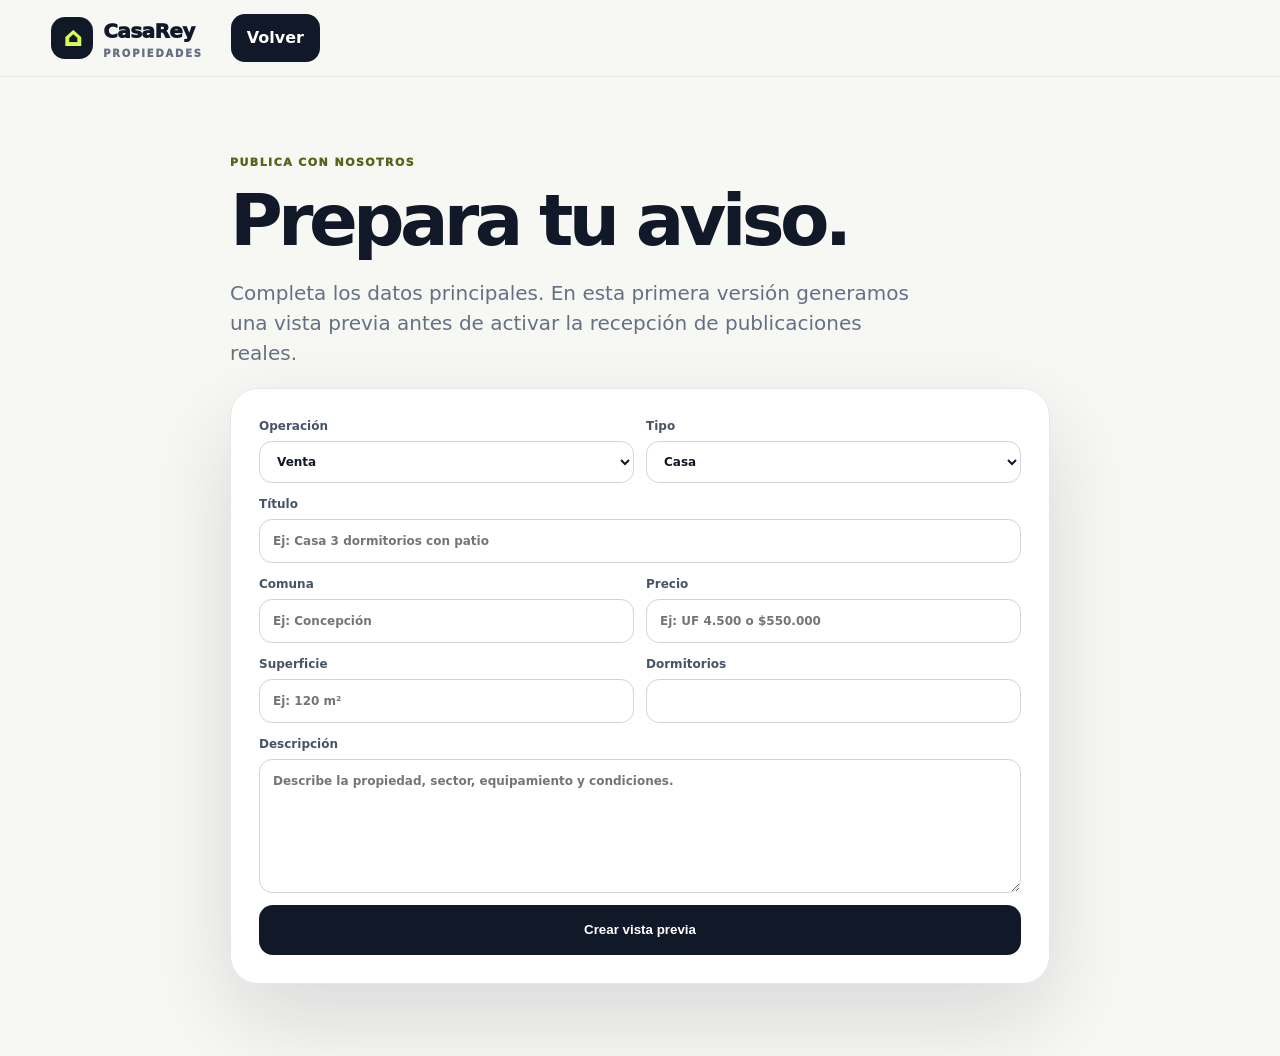
==== publicar/index.html @ 30370f48 "Initial CasaRey property marketplace MVP" ====
<!doctype html>
<html lang="es-CL"><head><meta charset="utf-8"><meta name="viewport" content="width=device-width,initial-scale=1">
<title>Publicar propiedad | CasaRey</title><meta name="description" content="Prepara tu aviso para publicar una propiedad en CasaRey.">
<link rel="canonical" href="https://propiedades.planfibra.cl/publicar/"><link rel="stylesheet" href="/assets/site.css?v=1"></head>
<body><header class="top"><div class="wrap nav"><a class="brand" href="/"><span class="mark">⌂</span><span>CasaRey<small>Propiedades</small></span></a><a class="publish" href="/">Volver</a></div></header>
<main><section class="section"><div class="wrap" style="max-width:820px"><span class="eyebrow">Publica con nosotros</span><h1 style="font-size:clamp(46px,7vw,72px)">Prepara tu aviso.</h1><p class="lead">Completa los datos principales. En esta primera versión generamos una vista previa antes de activar la recepción de publicaciones reales.</p>
<div class="heroPanel"><div class="searchGrid"><label>Operación<select id="pOp"><option>Venta</option><option>Arriendo</option></select></label><label>Tipo<select id="pType"><option>Casa</option><option>Departamento</option><option>Parcela</option><option>Terreno</option><option>Comercial</option></select></label><label class="wide">Título<input id="pTitle" placeholder="Ej: Casa 3 dormitorios con patio"></label><label>Comuna<input id="pCommune" placeholder="Ej: Concepción"></label><label>Precio<input id="pPrice" placeholder="Ej: UF 4.500 o $550.000"></label><label>Superficie<input id="pArea" placeholder="Ej: 120 m²"></label><label>Dormitorios<input id="pBeds" inputmode="numeric"></label><label class="wide">Descripción<textarea id="pDesc" rows="6" placeholder="Describe la propiedad, sector, equipamiento y condiciones."></textarea></label><button class="primary wide" id="previewBtn">Crear vista previa</button></div></div>
<div id="previewBox" style="display:none;margin-top:18px" class="heroPanel"></div></div></section></main>
<script>document.querySelector('#previewBtn').onclick=()=>{const g=id=>document.querySelector(id).value||'—';const box=document.querySelector('#previewBox');box.style.display='block';box.innerHTML='<span class="eyebrow">Vista previa</span><h2>'+g('#pTitle')+'</h2><p>'+g('#pOp')+' · '+g('#pType')+' · '+g('#pCommune')+'</p><div class="price">'+g('#pPrice')+'</div><p>'+g('#pArea')+' · '+g('#pBeds')+' dormitorios</p><p>'+g('#pDesc')+'</p><p><b>Estado:</b> borrador local, aún no publicado.</p>';};</script></body></html>
---- assets/site.css ----
:root{--ink:#111827;--muted:#667085;--bg:#f7f7f4;--panel:#fff;--line:#e5e7eb;--accent:#d7ff57;--radius:22px}*{box-sizing:border-box}html{scroll-behavior:smooth}body{margin:0;background:var(--bg);color:var(--ink);font-family:Inter,ui-sans-serif,system-ui,-apple-system,Segoe UI,Roboto,Arial,sans-serif;line-height:1.5}.wrap{width:min(1180px,92%);margin:auto}a{color:inherit}.top{position:sticky;top:0;z-index:30;background:rgba(247,247,244,.94);backdrop-filter:blur(16px);border-bottom:1px solid var(--line)}.nav{height:76px;display:flex;align-items:center;gap:28px}.brand{display:flex;align-items:center;gap:10px;text-decoration:none;font-weight:950;font-size:20px;letter-spacing:-.03em}.brand small{display:block;font-size:10px;letter-spacing:.18em;text-transform:uppercase;color:var(--muted)}.mark{display:grid;place-items:center;width:42px;height:42px;border-radius:14px;background:var(--ink);color:var(--accent);font-size:25px}.nav nav{display:flex;align-items:center;gap:22px;margin-left:auto}.nav nav a{font-size:14px;font-weight:750;text-decoration:none;color:#475467}.publish,.primary,.whiteBtn{display:inline-flex;align-items:center;justify-content:center;border:0;border-radius:14px;font-weight:900;text-decoration:none;cursor:pointer}.publish{padding:12px 16px;background:var(--ink);color:#fff}.hero{padding:74px 0 48px;background:linear-gradient(135deg,#f7f7f4 55%,#eef5d0)}.heroGrid{display:grid;grid-template-columns:1.1fr .9fr;gap:50px;align-items:center}.eyebrow{display:inline-block;font-size:11px;font-weight:950;letter-spacing:.13em;text-transform:uppercase;color:#56651a}.eyebrow.light{color:var(--accent)}h1{font-size:clamp(52px,7vw,90px);line-height:.91;letter-spacing:-.065em;margin:15px 0 24px;max-width:760px}h1 em{font-style:normal;text-decoration:underline;text-decoration-color:var(--accent);text-decoration-thickness:.16em;text-underline-offset:.06em}.lead{font-size:20px;color:var(--muted);max-width:700px}.trust{display:flex;gap:16px;flex-wrap:wrap;margin-top:26px;font-size:13px;font-weight:800}.heroPanel{padding:28px;background:#fff;border:1px solid var(--line);border-radius:28px;box-shadow:0 35px 90px rgba(17,24,39,.13)}.heroPanel h2{font-size:28px;margin:0 0 20px;letter-spacing:-.04em}.searchGrid{display:grid;grid-template-columns:1fr 1fr;gap:12px}.searchGrid .wide{grid-column:1/-1}label{display:grid;gap:6px;font-size:12px;font-weight:850;color:#475467}input,select,textarea{width:100%;border:1px solid #d0d5dd;background:#fff;border-radius:13px;padding:12px 13px;font:inherit;color:var(--ink);outline:none}.primary{min-height:50px;padding:0 18px;background:var(--ink);color:#fff}.full{width:100%}.stats{background:var(--ink);color:#fff}.statsGrid{display:grid;grid-template-columns:repeat(4,1fr);gap:1px}.statsGrid>div{padding:25px 22px;border-right:1px solid #344054}.stats b{display:block;font-size:22px}.stats span{font-size:12px;color:#98a2b3}.section{padding:72px 0}.section.alt{background:#fff;border-block:1px solid var(--line)}.sectionHead{display:flex;justify-content:space-between;align-items:end;gap:30px;margin-bottom:28px}.sectionHead h2{font-size:clamp(34px,4.5vw,56px);line-height:1;letter-spacing:-.05em;margin:8px 0 0}.sectionHead p{max-width:550px;color:var(--muted);margin:0}.filters{display:grid;grid-template-columns:1fr 1fr 1.3fr auto;gap:10px;margin-bottom:14px}.filters button,.savedBtn{border:1px solid var(--line);border-radius:13px;background:#fff;padding:0 15px;font-weight:800;cursor:pointer}.savedBtn{min-height:42px}.resultLine{display:flex;justify-content:space-between;align-items:center;margin:18px 0;color:var(--muted);font-size:13px}.propertyGrid{display:grid;grid-template-columns:repeat(3,1fr);gap:18px}.card{background:#fff;border:1px solid var(--line);border-radius:var(--radius);overflow:hidden;transition:.2s transform,.2s box-shadow}.card:hover{transform:translateY(-3px);box-shadow:0 20px 50px rgba(17,24,39,.09)}.photo{height:220px;position:relative;overflow:hidden;background:linear-gradient(145deg,#d9dfd1,#8fa37c)}.photo:before{content:"";position:absolute;left:16%;right:16%;bottom:0;height:58%;background:#f7f0df;clip-path:polygon(0 28%,50% 0,100% 28%,100% 100%,0 100%)}.photo:after{content:"";position:absolute;left:27%;bottom:0;width:20%;height:30%;background:#9f704f;box-shadow:110px -7px 0 -3px #a7c4d5}.photo.p2{background:linear-gradient(145deg,#b9cfdd,#637b8b)}.photo.p3{background:linear-gradient(145deg,#e6d9ca,#a37b5d)}.photo.p4{background:linear-gradient(145deg,#d6e7cd,#64855a)}.photo.p5{background:linear-gradient(145deg,#ddd8ea,#7d7297)}.photo.p6{background:linear-gradient(145deg,#f0ddc6,#b58456)}.badge{position:absolute;top:14px;left:14px;background:rgba(17,24,39,.9);color:#fff;padding:7px 10px;border-radius:999px;font-size:11px;font-weight:900}.demo{position:absolute;bottom:14px;left:14px;background:var(--accent);padding:6px 9px;border-radius:9px;font-size:10px;font-weight:950}.fav{position:absolute;top:12px;right:12px;width:39px;height:39px;border:0;border-radius:50%;background:rgba(255,255,255,.92);font-size:21px;cursor:pointer}.fav.active{background:var(--accent)}.cardBody{padding:19px}.location{font-size:12px;color:var(--muted);font-weight:750}.card h3{font-size:20px;line-height:1.15;margin:8px 0 9px}.features{display:flex;gap:12px;flex-wrap:wrap;font-size:12px;color:#475467}.price{font-size:27px;font-weight:950;letter-spacing:-.04em;margin:17px 0}.ownerCta{padding:58px 0;background:var(--ink);color:#fff}.ownerGrid{display:flex;align-items:center;justify-content:space-between;gap:40px}.ownerCta h2{font-size:clamp(34px,5vw,60px);letter-spacing:-.055em;line-height:.98;margin:10px 0 14px;max-width:850px}.ownerCta p{color:#b8c0cc}.whiteBtn{background:#fff;color:var(--ink);padding:16px 20px;white-space:nowrap}.steps{display:grid;grid-template-columns:repeat(4,1fr);gap:14px}.steps article{padding:22px;border:1px solid var(--line);border-radius:18px;background:var(--bg)}.steps span{font-size:11px;font-weight:950;color:#778d21}.steps h3{font-size:21px;margin:12px 0 8px}.steps p{color:var(--muted);font-size:13px;margin:0}footer{padding:50px 0;background:#0c111d;color:#fff}.footerGrid{display:grid;grid-template-columns:2fr 1fr 1fr;gap:30px}.footerGrid>div{display:grid;align-content:start;gap:9px}.footerGrid a{font-size:13px;color:#c6cbd4;text-decoration:none}.footerBrand{color:#fff!important}@media(max-width:950px){.heroGrid{grid-template-columns:1fr}.propertyGrid{grid-template-columns:1fr 1fr}.filters{grid-template-columns:1fr 1fr}.steps{grid-template-columns:1fr 1fr}.nav nav{display:none}}@media(max-width:640px){.hero{padding-top:48px}.heroPanel{padding:20px}.searchGrid,.propertyGrid,.steps,.statsGrid,.footerGrid{grid-template-columns:1fr}.statsGrid>div{border-right:0;border-bottom:1px solid #344054}.filters{grid-template-columns:1fr}.sectionHead,.ownerGrid{display:block}.sectionHead p{margin-top:12px}.whiteBtn{margin-top:16px}.publish{font-size:12px;padding:10px 12px}.photo{height:200px}}
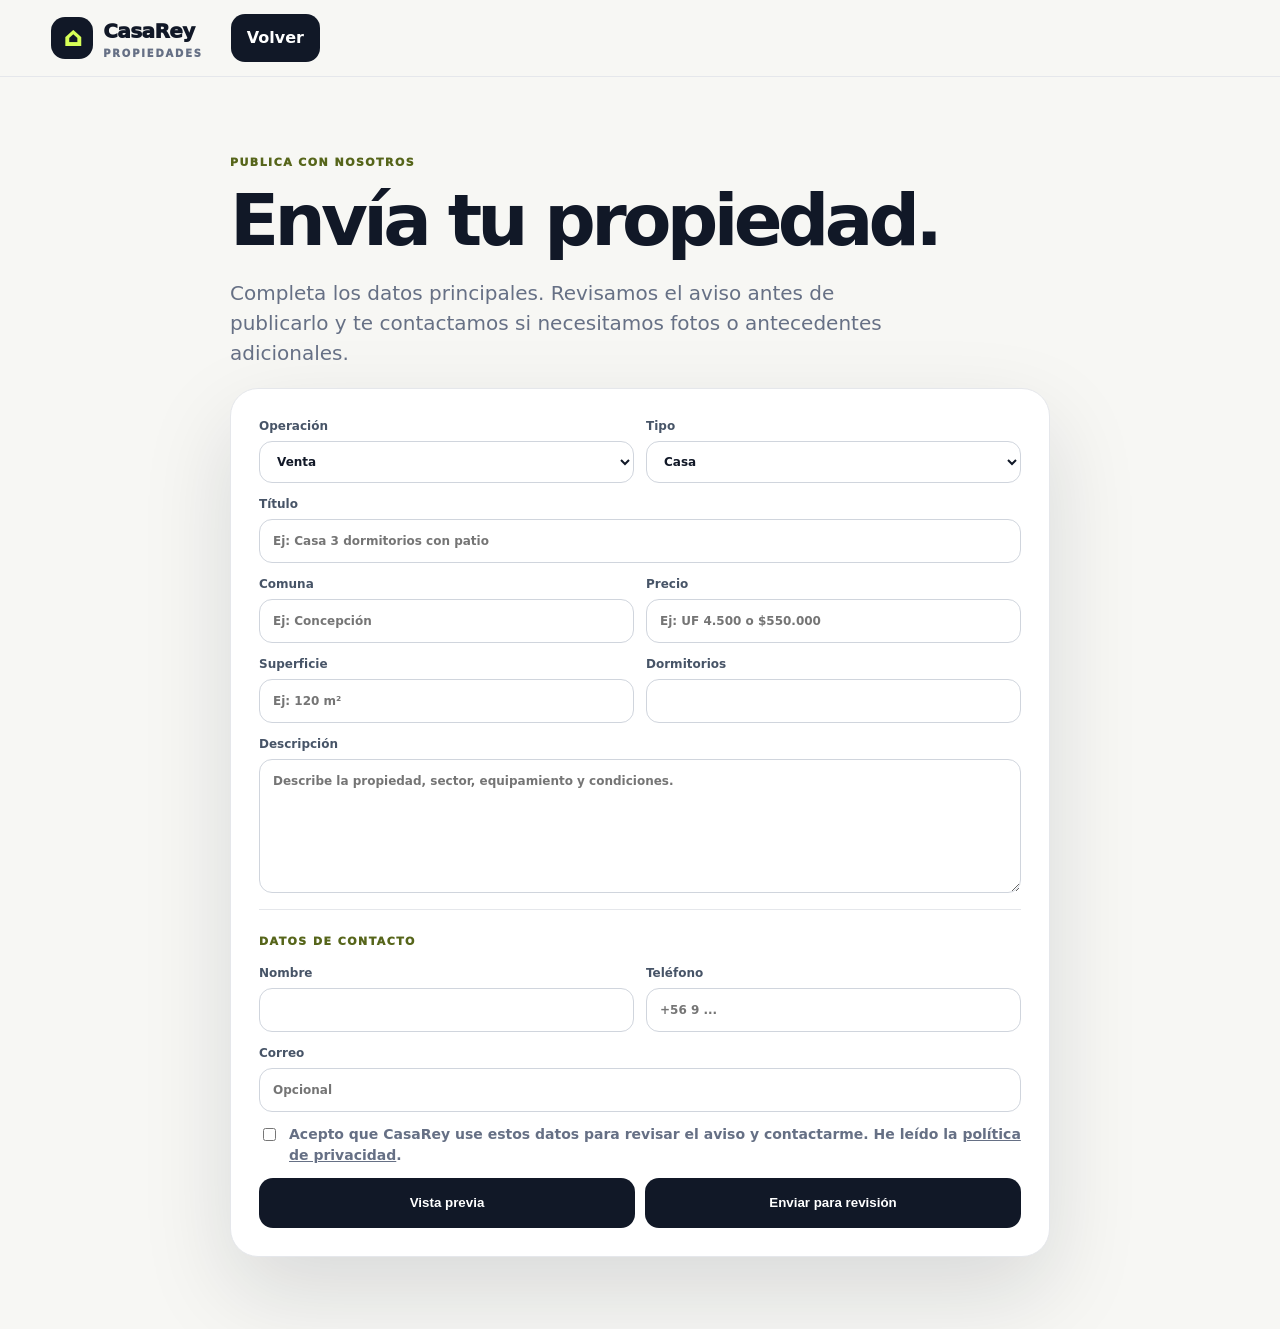
==== commit 36c4cbf9: "feat: receive real property listing submissions" ====
--- a/publicar/index.html
+++ b/publicar/index.html
@@ -1,9 +1,160 @@
 <!doctype html>
-<html lang="es-CL"><head><meta charset="utf-8"><meta name="viewport" content="width=device-width,initial-scale=1">
-<title>Publicar propiedad | CasaRey</title><meta name="description" content="Prepara tu aviso para publicar una propiedad en CasaRey.">
-<link rel="canonical" href="https://propiedades.planfibra.cl/publicar/"><link rel="stylesheet" href="/assets/site.css?v=1"></head>
-<body><header class="top"><div class="wrap nav"><a class="brand" href="/"><span class="mark">⌂</span><span>CasaRey<small>Propiedades</small></span></a><a class="publish" href="/">Volver</a></div></header>
-<main><section class="section"><div class="wrap" style="max-width:820px"><span class="eyebrow">Publica con nosotros</span><h1 style="font-size:clamp(46px,7vw,72px)">Prepara tu aviso.</h1><p class="lead">Completa los datos principales. En esta primera versión generamos una vista previa antes de activar la recepción de publicaciones reales.</p>
-<div class="heroPanel"><div class="searchGrid"><label>Operación<select id="pOp"><option>Venta</option><option>Arriendo</option></select></label><label>Tipo<select id="pType"><option>Casa</option><option>Departamento</option><option>Parcela</option><option>Terreno</option><option>Comercial</option></select></label><label class="wide">Título<input id="pTitle" placeholder="Ej: Casa 3 dormitorios con patio"></label><label>Comuna<input id="pCommune" placeholder="Ej: Concepción"></label><label>Precio<input id="pPrice" placeholder="Ej: UF 4.500 o $550.000"></label><label>Superficie<input id="pArea" placeholder="Ej: 120 m²"></label><label>Dormitorios<input id="pBeds" inputmode="numeric"></label><label class="wide">Descripción<textarea id="pDesc" rows="6" placeholder="Describe la propiedad, sector, equipamiento y condiciones."></textarea></label><button class="primary wide" id="previewBtn">Crear vista previa</button></div></div>
-<div id="previewBox" style="display:none;margin-top:18px" class="heroPanel"></div></div></section></main>
-<script>document.querySelector('#previewBtn').onclick=()=>{const g=id=>document.querySelector(id).value||'—';const box=document.querySelector('#previewBox');box.style.display='block';box.innerHTML='<span class="eyebrow">Vista previa</span><h2>'+g('#pTitle')+'</h2><p>'+g('#pOp')+' · '+g('#pType')+' · '+g('#pCommune')+'</p><div class="price">'+g('#pPrice')+'</div><p>'+g('#pArea')+' · '+g('#pBeds')+' dormitorios</p><p>'+g('#pDesc')+'</p><p><b>Estado:</b> borrador local, aún no publicado.</p>';};</script></body></html>+<html lang="es-CL">
+<head>
+<meta charset="utf-8">
+<meta name="viewport" content="width=device-width,initial-scale=1">
+<title>Publicar propiedad | CasaRey</title>
+<meta name="description" content="Envía una casa, departamento, parcela, terreno o propiedad comercial para revisión y publicación en CasaRey.">
+<link rel="canonical" href="https://propiedades.planfibra.cl/publicar/">
+<link rel="icon" href="/assets/favicon.svg" type="image/svg+xml">
+<link rel="stylesheet" href="/assets/site.css?v=2">
+<style>
+.formStatus{margin-top:14px;padding:14px 16px;border-radius:14px;display:none;font-weight:700}
+.formStatus.ok{display:block;background:#ecfdf3;color:#166534}
+.formStatus.bad{display:block;background:#fff1f2;color:#9f1239}
+.honeypot{position:absolute!important;left:-9999px!important;width:1px!important;height:1px!important;overflow:hidden!important}
+.consentRow{display:flex;gap:10px;align-items:flex-start;font-size:14px;color:#667085}
+.consentRow input{width:auto;margin-top:4px}
+.actionsRow{display:grid;grid-template-columns:1fr 1fr;gap:10px}
+@media(max-width:640px){.actionsRow{grid-template-columns:1fr}}
+</style>
+</head>
+<body>
+<header class="top"><div class="wrap nav">
+<a class="brand" href="/"><span class="mark">⌂</span><span>CasaRey<small>Propiedades</small></span></a>
+<a class="publish" href="/">Volver</a>
+</div></header>
+
+<main><section class="section"><div class="wrap" style="max-width:820px">
+<span class="eyebrow">Publica con nosotros</span>
+<h1 style="font-size:clamp(46px,7vw,72px)">Envía tu propiedad.</h1>
+<p class="lead">Completa los datos principales. Revisamos el aviso antes de publicarlo y te contactamos si necesitamos fotos o antecedentes adicionales.</p>
+
+<form id="publishForm" class="heroPanel" novalidate>
+<div class="searchGrid">
+<label>Operación
+<select id="pOp" required><option>Venta</option><option>Arriendo</option></select>
+</label>
+<label>Tipo
+<select id="pType" required><option>Casa</option><option>Departamento</option><option>Parcela</option><option>Terreno</option><option>Comercial</option></select>
+</label>
+
+<label class="wide">Título
+<input id="pTitle" maxlength="120" required placeholder="Ej: Casa 3 dormitorios con patio">
+</label>
+<label>Comuna
+<input id="pCommune" maxlength="80" required placeholder="Ej: Concepción">
+</label>
+<label>Precio
+<input id="pPrice" maxlength="80" required placeholder="Ej: UF 4.500 o $550.000">
+</label>
+<label>Superficie
+<input id="pArea" maxlength="60" placeholder="Ej: 120 m²">
+</label>
+<label>Dormitorios
+<input id="pBeds" inputmode="numeric" min="0" max="30" type="number">
+</label>
+
+<label class="wide">Descripción
+<textarea id="pDesc" rows="6" maxlength="2500" required placeholder="Describe la propiedad, sector, equipamiento y condiciones."></textarea>
+</label>
+
+<div class="wide" style="border-top:1px solid #e5e7eb;margin-top:4px;padding-top:18px">
+<span class="eyebrow">Datos de contacto</span>
+</div>
+<label>Nombre
+<input id="pName" maxlength="100" required autocomplete="name">
+</label>
+<label>Teléfono
+<input id="pPhone" maxlength="40" required inputmode="tel" autocomplete="tel" placeholder="+56 9 ...">
+</label>
+<label class="wide">Correo
+<input id="pEmail" type="email" maxlength="160" autocomplete="email" placeholder="Opcional">
+</label>
+
+<label class="honeypot" aria-hidden="true">Sitio web
+<input id="pWebsite" tabindex="-1" autocomplete="off">
+</label>
+
+<label class="wide consentRow">
+<input id="pConsent" type="checkbox" required>
+<span>Acepto que CasaRey use estos datos para revisar el aviso y contactarme. He leído la <a href="/legal/privacidad/" target="_blank" rel="noopener">política de privacidad</a>.</span>
+</label>
+
+<div class="wide actionsRow">
+<button class="primary" type="button" id="previewBtn">Vista previa</button>
+<button class="primary" type="submit" id="submitBtn">Enviar para revisión</button>
+</div>
+</div>
+<div id="formStatus" class="formStatus" role="status" aria-live="polite"></div>
+</form>
+
+<div id="previewBox" style="display:none;margin-top:18px" class="heroPanel"></div>
+</div></section></main>
+
+<script>
+const API='https://planfibra.cl/api/propiedades-submit.php';
+const $=s=>document.querySelector(s);
+const val=id=>$(id).value.trim();
+const esc=s=>String(s).replace(/[&<>"']/g,c=>({'&':'&amp;','<':'&lt;','>':'&gt;','"':'&quot;',"'":'&#39;'}[c]));
+
+function payload(){
+  return {
+    operation:val('#pOp'),type:val('#pType'),title:val('#pTitle'),commune:val('#pCommune'),
+    price:val('#pPrice'),area:val('#pArea'),beds:val('#pBeds'),description:val('#pDesc'),
+    name:val('#pName'),phone:val('#pPhone'),email:val('#pEmail'),
+    consent:$('#pConsent').checked,website:val('#pWebsite')
+  };
+}
+
+$('#previewBtn').onclick=()=>{
+  const p=payload(),box=$('#previewBox');
+  box.style.display='block';
+  box.innerHTML='<span class="eyebrow">Vista previa</span>'+
+    '<h2>'+esc(p.title||'Sin título')+'</h2>'+
+    '<p>'+esc(p.operation)+' · '+esc(p.type)+' · '+esc(p.commune||'Comuna pendiente')+'</p>'+
+    '<div class="price">'+esc(p.price||'Precio pendiente')+'</div>'+
+    '<p>'+esc(p.area||'Superficie pendiente')+(p.beds?' · '+esc(p.beds)+' dormitorios':'')+'</p>'+
+    '<p>'+esc(p.description||'Descripción pendiente')+'</p>'+
+    '<p><b>Contacto:</b> '+esc(p.name||'—')+' · '+esc(p.phone||'—')+'</p>'+
+    '<p><b>Estado:</b> borrador local, todavía no enviado.</p>';
+  box.scrollIntoView({behavior:'smooth',block:'nearest'});
+};
+
+$('#publishForm').addEventListener('submit',async e=>{
+  e.preventDefault();
+  const form=e.currentTarget,status=$('#formStatus'),btn=$('#submitBtn');
+  status.className='formStatus';
+  status.textContent='';
+  if(!form.reportValidity()) return;
+
+  const p=payload();
+  if(p.description.length<20){
+    status.className='formStatus bad';
+    status.textContent='Agrega una descripción de al menos 20 caracteres.';
+    return;
+  }
+
+  btn.disabled=true;
+  btn.textContent='Enviando…';
+  try{
+    const res=await fetch(API,{
+      method:'POST',
+      headers:{'Content-Type':'application/json'},
+      body:JSON.stringify(p)
+    });
+    const data=await res.json().catch(()=>({}));
+    if(!res.ok||!data.ok) throw new Error(data.error||'No se pudo enviar');
+    status.className='formStatus ok';
+    status.textContent='Recibido para revisión. Código: '+data.id+'. Te contactaremos si necesitamos más información o fotos.';
+  }catch(err){
+    status.className='formStatus bad';
+    status.textContent='No pudimos enviar el aviso ahora. Intenta nuevamente en unos minutos.';
+  }finally{
+    btn.disabled=false;
+    btn.textContent='Enviar para revisión';
+  }
+});
+</script>
+</body>
+</html>
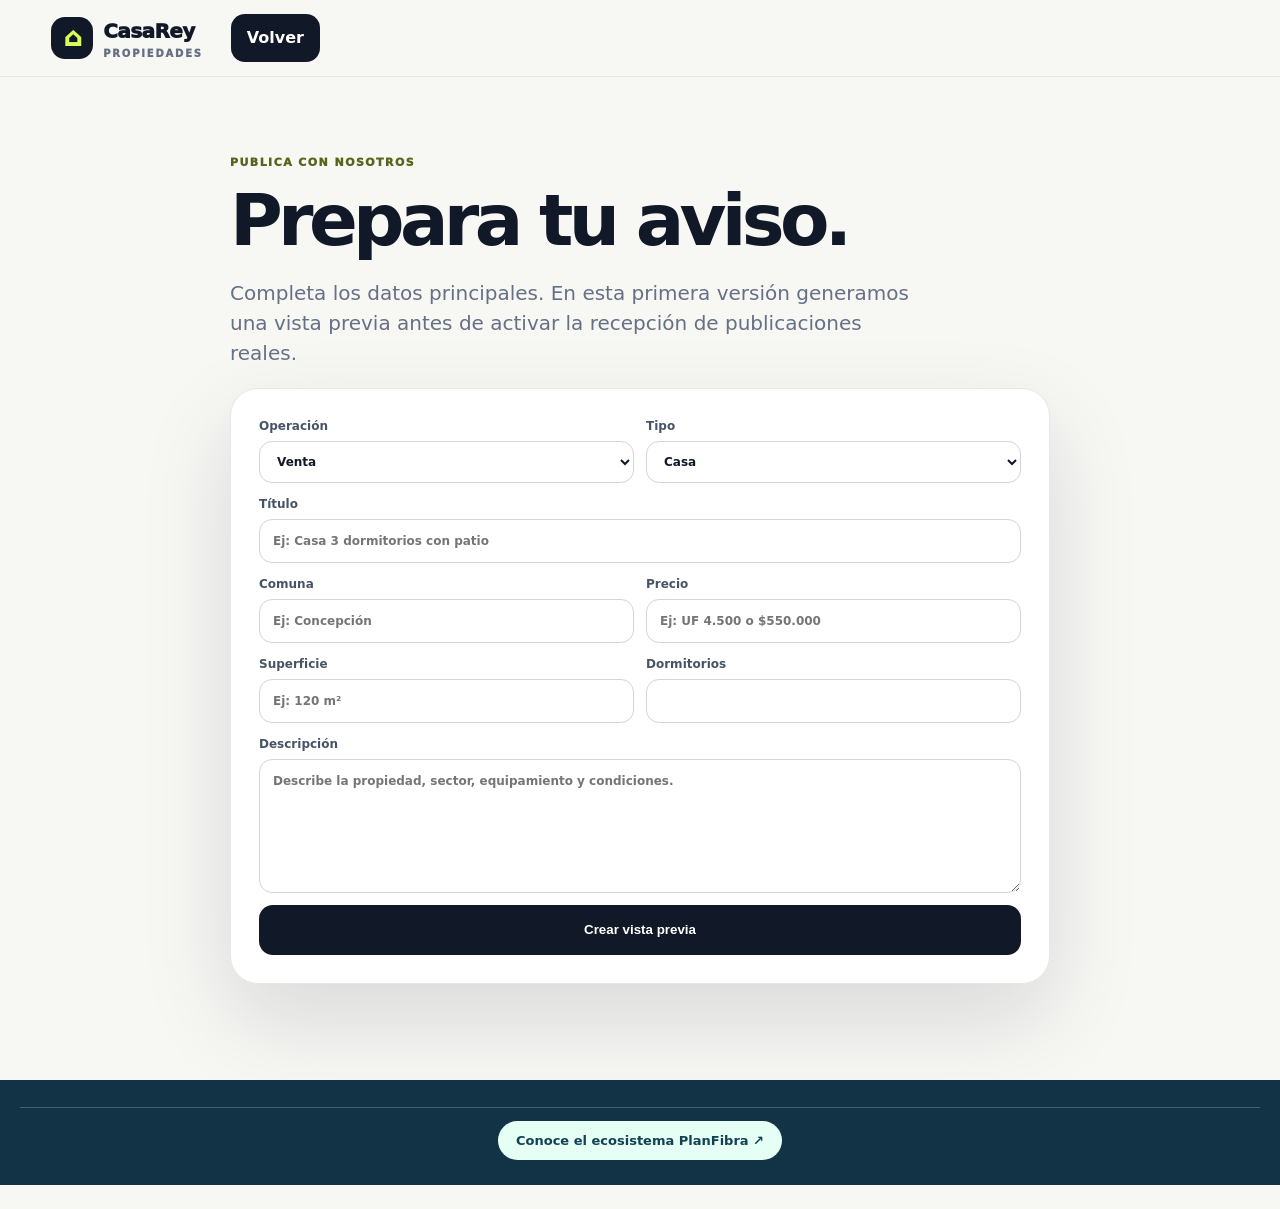
==== commit 86ef6eff: "Add ecosystem link to CasaRey site footers" ====
--- a/publicar/index.html
+++ b/publicar/index.html
@@ -1,160 +1,9 @@
 <!doctype html>
-<html lang="es-CL">
-<head>
-<meta charset="utf-8">
-<meta name="viewport" content="width=device-width,initial-scale=1">
-<title>Publicar propiedad | CasaRey</title>
-<meta name="description" content="Envía una casa, departamento, parcela, terreno o propiedad comercial para revisión y publicación en CasaRey.">
-<link rel="canonical" href="https://propiedades.planfibra.cl/publicar/">
-<link rel="icon" href="/assets/favicon.svg" type="image/svg+xml">
-<link rel="stylesheet" href="/assets/site.css?v=2">
-<style>
-.formStatus{margin-top:14px;padding:14px 16px;border-radius:14px;display:none;font-weight:700}
-.formStatus.ok{display:block;background:#ecfdf3;color:#166534}
-.formStatus.bad{display:block;background:#fff1f2;color:#9f1239}
-.honeypot{position:absolute!important;left:-9999px!important;width:1px!important;height:1px!important;overflow:hidden!important}
-.consentRow{display:flex;gap:10px;align-items:flex-start;font-size:14px;color:#667085}
-.consentRow input{width:auto;margin-top:4px}
-.actionsRow{display:grid;grid-template-columns:1fr 1fr;gap:10px}
-@media(max-width:640px){.actionsRow{grid-template-columns:1fr}}
-</style>
-</head>
-<body>
-<header class="top"><div class="wrap nav">
-<a class="brand" href="/"><span class="mark">⌂</span><span>CasaRey<small>Propiedades</small></span></a>
-<a class="publish" href="/">Volver</a>
-</div></header>
-
-<main><section class="section"><div class="wrap" style="max-width:820px">
-<span class="eyebrow">Publica con nosotros</span>
-<h1 style="font-size:clamp(46px,7vw,72px)">Envía tu propiedad.</h1>
-<p class="lead">Completa los datos principales. Revisamos el aviso antes de publicarlo y te contactamos si necesitamos fotos o antecedentes adicionales.</p>
-
-<form id="publishForm" class="heroPanel" novalidate>
-<div class="searchGrid">
-<label>Operación
-<select id="pOp" required><option>Venta</option><option>Arriendo</option></select>
-</label>
-<label>Tipo
-<select id="pType" required><option>Casa</option><option>Departamento</option><option>Parcela</option><option>Terreno</option><option>Comercial</option></select>
-</label>
-
-<label class="wide">Título
-<input id="pTitle" maxlength="120" required placeholder="Ej: Casa 3 dormitorios con patio">
-</label>
-<label>Comuna
-<input id="pCommune" maxlength="80" required placeholder="Ej: Concepción">
-</label>
-<label>Precio
-<input id="pPrice" maxlength="80" required placeholder="Ej: UF 4.500 o $550.000">
-</label>
-<label>Superficie
-<input id="pArea" maxlength="60" placeholder="Ej: 120 m²">
-</label>
-<label>Dormitorios
-<input id="pBeds" inputmode="numeric" min="0" max="30" type="number">
-</label>
-
-<label class="wide">Descripción
-<textarea id="pDesc" rows="6" maxlength="2500" required placeholder="Describe la propiedad, sector, equipamiento y condiciones."></textarea>
-</label>
-
-<div class="wide" style="border-top:1px solid #e5e7eb;margin-top:4px;padding-top:18px">
-<span class="eyebrow">Datos de contacto</span>
-</div>
-<label>Nombre
-<input id="pName" maxlength="100" required autocomplete="name">
-</label>
-<label>Teléfono
-<input id="pPhone" maxlength="40" required inputmode="tel" autocomplete="tel" placeholder="+56 9 ...">
-</label>
-<label class="wide">Correo
-<input id="pEmail" type="email" maxlength="160" autocomplete="email" placeholder="Opcional">
-</label>
-
-<label class="honeypot" aria-hidden="true">Sitio web
-<input id="pWebsite" tabindex="-1" autocomplete="off">
-</label>
-
-<label class="wide consentRow">
-<input id="pConsent" type="checkbox" required>
-<span>Acepto que CasaRey use estos datos para revisar el aviso y contactarme. He leído la <a href="/legal/privacidad/" target="_blank" rel="noopener">política de privacidad</a>.</span>
-</label>
-
-<div class="wide actionsRow">
-<button class="primary" type="button" id="previewBtn">Vista previa</button>
-<button class="primary" type="submit" id="submitBtn">Enviar para revisión</button>
-</div>
-</div>
-<div id="formStatus" class="formStatus" role="status" aria-live="polite"></div>
-</form>
-
-<div id="previewBox" style="display:none;margin-top:18px" class="heroPanel"></div>
-</div></section></main>
-
-<script>
-const API='https://planfibra.cl/api/propiedades-submit.php';
-const $=s=>document.querySelector(s);
-const val=id=>$(id).value.trim();
-const esc=s=>String(s).replace(/[&<>"']/g,c=>({'&':'&amp;','<':'&lt;','>':'&gt;','"':'&quot;',"'":'&#39;'}[c]));
-
-function payload(){
-  return {
-    operation:val('#pOp'),type:val('#pType'),title:val('#pTitle'),commune:val('#pCommune'),
-    price:val('#pPrice'),area:val('#pArea'),beds:val('#pBeds'),description:val('#pDesc'),
-    name:val('#pName'),phone:val('#pPhone'),email:val('#pEmail'),
-    consent:$('#pConsent').checked,website:val('#pWebsite')
-  };
-}
-
-$('#previewBtn').onclick=()=>{
-  const p=payload(),box=$('#previewBox');
-  box.style.display='block';
-  box.innerHTML='<span class="eyebrow">Vista previa</span>'+
-    '<h2>'+esc(p.title||'Sin título')+'</h2>'+
-    '<p>'+esc(p.operation)+' · '+esc(p.type)+' · '+esc(p.commune||'Comuna pendiente')+'</p>'+
-    '<div class="price">'+esc(p.price||'Precio pendiente')+'</div>'+
-    '<p>'+esc(p.area||'Superficie pendiente')+(p.beds?' · '+esc(p.beds)+' dormitorios':'')+'</p>'+
-    '<p>'+esc(p.description||'Descripción pendiente')+'</p>'+
-    '<p><b>Contacto:</b> '+esc(p.name||'—')+' · '+esc(p.phone||'—')+'</p>'+
-    '<p><b>Estado:</b> borrador local, todavía no enviado.</p>';
-  box.scrollIntoView({behavior:'smooth',block:'nearest'});
-};
-
-$('#publishForm').addEventListener('submit',async e=>{
-  e.preventDefault();
-  const form=e.currentTarget,status=$('#formStatus'),btn=$('#submitBtn');
-  status.className='formStatus';
-  status.textContent='';
-  if(!form.reportValidity()) return;
-
-  const p=payload();
-  if(p.description.length<20){
-    status.className='formStatus bad';
-    status.textContent='Agrega una descripción de al menos 20 caracteres.';
-    return;
-  }
-
-  btn.disabled=true;
-  btn.textContent='Enviando…';
-  try{
-    const res=await fetch(API,{
-      method:'POST',
-      headers:{'Content-Type':'application/json'},
-      body:JSON.stringify(p)
-    });
-    const data=await res.json().catch(()=>({}));
-    if(!res.ok||!data.ok) throw new Error(data.error||'No se pudo enviar');
-    status.className='formStatus ok';
-    status.textContent='Recibido para revisión. Código: '+data.id+'. Te contactaremos si necesitamos más información o fotos.';
-  }catch(err){
-    status.className='formStatus bad';
-    status.textContent='No pudimos enviar el aviso ahora. Intenta nuevamente en unos minutos.';
-  }finally{
-    btn.disabled=false;
-    btn.textContent='Enviar para revisión';
-  }
-});
-</script>
-</body>
-</html>+<html lang="es-CL"><head><meta charset="utf-8"><meta name="viewport" content="width=device-width,initial-scale=1">
+<title>Publicar propiedad | CasaRey</title><meta name="description" content="Prepara tu aviso para publicar una propiedad en CasaRey.">
+<link rel="canonical" href="https://propiedades.planfibra.cl/publicar/"><link rel="stylesheet" href="/assets/site.css?v=1"></head>
+<body><header class="top"><div class="wrap nav"><a class="brand" href="/"><span class="mark">⌂</span><span>CasaRey<small>Propiedades</small></span></a><a class="publish" href="/">Volver</a></div></header>
+<main><section class="section"><div class="wrap" style="max-width:820px"><span class="eyebrow">Publica con nosotros</span><h1 style="font-size:clamp(46px,7vw,72px)">Prepara tu aviso.</h1><p class="lead">Completa los datos principales. En esta primera versión generamos una vista previa antes de activar la recepción de publicaciones reales.</p>
+<div class="heroPanel"><div class="searchGrid"><label>Operación<select id="pOp"><option>Venta</option><option>Arriendo</option></select></label><label>Tipo<select id="pType"><option>Casa</option><option>Departamento</option><option>Parcela</option><option>Terreno</option><option>Comercial</option></select></label><label class="wide">Título<input id="pTitle" placeholder="Ej: Casa 3 dormitorios con patio"></label><label>Comuna<input id="pCommune" placeholder="Ej: Concepción"></label><label>Precio<input id="pPrice" placeholder="Ej: UF 4.500 o $550.000"></label><label>Superficie<input id="pArea" placeholder="Ej: 120 m²"></label><label>Dormitorios<input id="pBeds" inputmode="numeric"></label><label class="wide">Descripción<textarea id="pDesc" rows="6" placeholder="Describe la propiedad, sector, equipamiento y condiciones."></textarea></label><button class="primary wide" id="previewBtn">Crear vista previa</button></div></div>
+<div id="previewBox" style="display:none;margin-top:18px" class="heroPanel"></div></div></section></main>
+<script>document.querySelector('#previewBtn').onclick=()=>{const g=id=>document.querySelector(id).value||'—';const box=document.querySelector('#previewBox');box.style.display='block';box.innerHTML='<span class="eyebrow">Vista previa</span><h2>'+g('#pTitle')+'</h2><p>'+g('#pOp')+' · '+g('#pType')+' · '+g('#pCommune')+'</p><div class="price">'+g('#pPrice')+'</div><p>'+g('#pArea')+' · '+g('#pBeds')+' dormitorios</p><p>'+g('#pDesc')+'</p><p><b>Estado:</b> borrador local, aún no publicado.</p>';};</script><footer aria-label="Ecosistema PlanFibra" style="margin:24px auto;padding:12px 20px;background:#123245"><div data-pf-eco-footer="20261016" style="grid-column:1/-1;width:100%;text-align:center;margin:15px auto 0;padding:13px 10px;border-top:1px solid rgba(180,195,210,.32)"><a href="https://planfibra.cl/ecosistema/" style="display:inline-block;padding:10px 18px;border-radius:90px;background:#e6fff4;color:#134153;text-decoration:none;font:700 13px/1.5 system-ui,Segoe UI,sans-serif">Conoce el ecosistema PlanFibra ↗</a></div></footer></body></html>
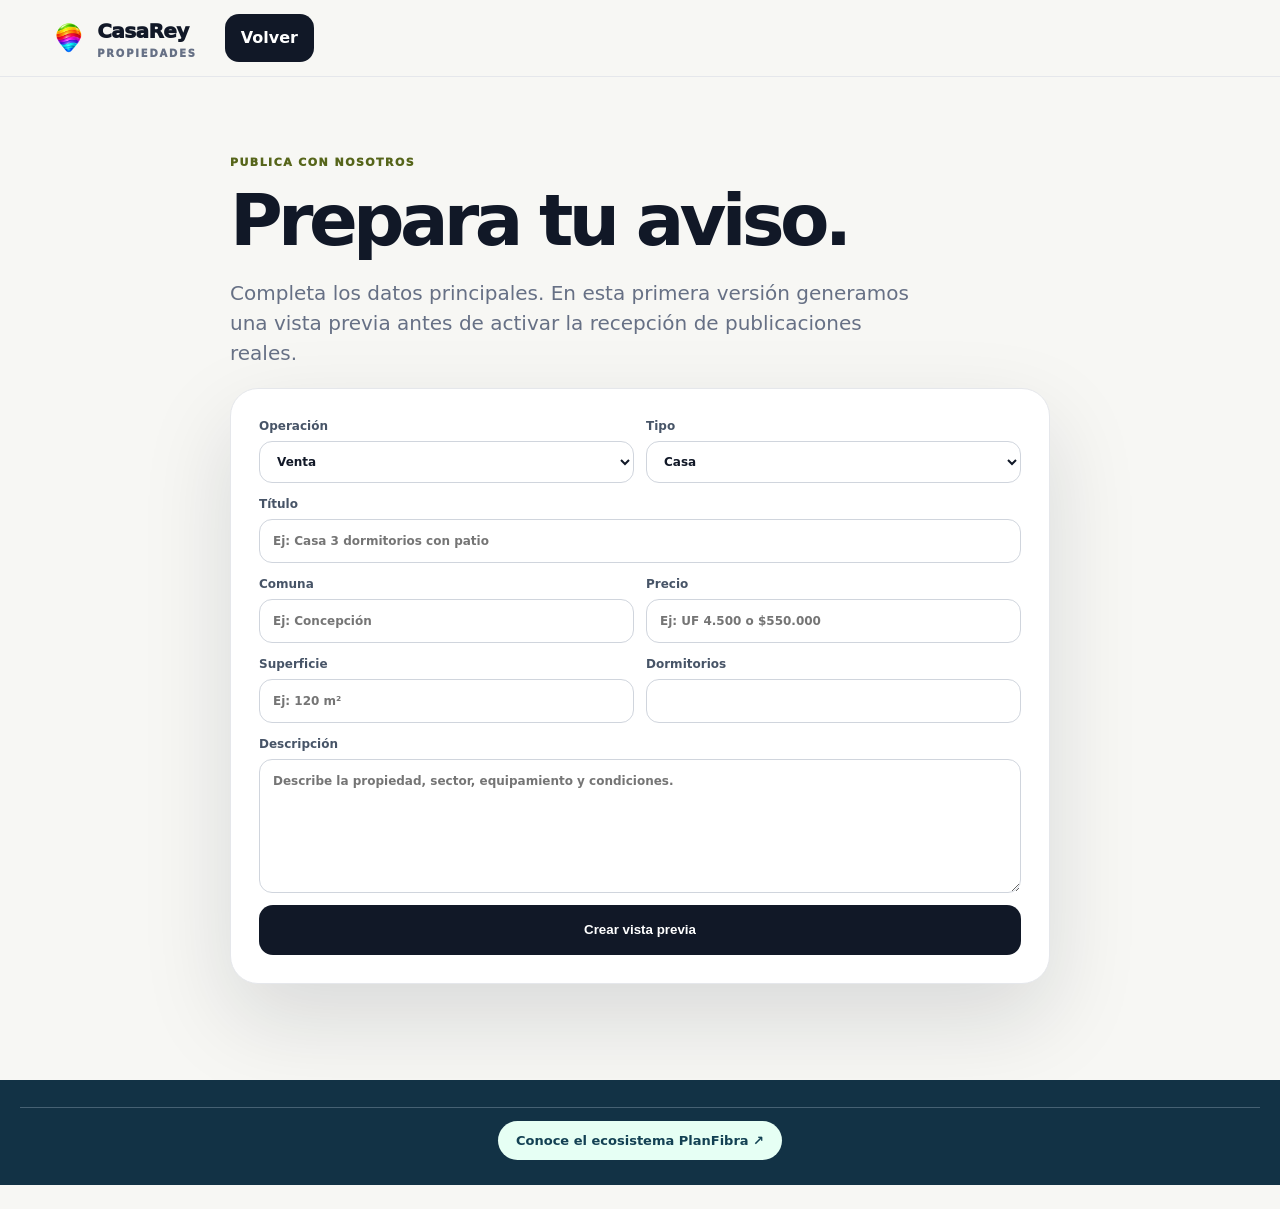
==== commit edfec245: "Actualiza logo y favicon oficial PlanFibra noviembre 2026" ====
--- a/publicar/index.html
+++ b/publicar/index.html
@@ -1,9 +1,9 @@
 <!doctype html>
 <html lang="es-CL"><head><meta charset="utf-8"><meta name="viewport" content="width=device-width,initial-scale=1">
 <title>Publicar propiedad | CasaRey</title><meta name="description" content="Prepara tu aviso para publicar una propiedad en CasaRey.">
-<link rel="canonical" href="https://propiedades.planfibra.cl/publicar/"><link rel="stylesheet" href="/assets/site.css?v=1"></head>
-<body><header class="top"><div class="wrap nav"><a class="brand" href="/"><span class="mark">⌂</span><span>CasaRey<small>Propiedades</small></span></a><a class="publish" href="/">Volver</a></div></header>
+<link rel="canonical" href="https://propiedades.planfibra.cl/publicar/"><link rel="stylesheet" href="/assets/site.css?v=1"><link rel="apple-touch-icon" href="/assets/brand-20261107/icon-180.png?v=20261107"><link rel="icon" type="image/x-icon" href="/assets/brand-20261107/favicon.ico?v=20261107"></head>
+<body><header class="top"><div class="wrap nav"><a class="brand" href="/"><img src="/assets/brand-20261107/icono.png?v=20261107" width="36" height="36" alt="" aria-hidden="true" style="height:36px;width:36px;object-fit:contain;display:inline-block;vertical-align:middle;flex-shrink:0"><span>CasaRey<small>Propiedades</small></span></a><a class="publish" href="/">Volver</a></div></header>
 <main><section class="section"><div class="wrap" style="max-width:820px"><span class="eyebrow">Publica con nosotros</span><h1 style="font-size:clamp(46px,7vw,72px)">Prepara tu aviso.</h1><p class="lead">Completa los datos principales. En esta primera versión generamos una vista previa antes de activar la recepción de publicaciones reales.</p>
 <div class="heroPanel"><div class="searchGrid"><label>Operación<select id="pOp"><option>Venta</option><option>Arriendo</option></select></label><label>Tipo<select id="pType"><option>Casa</option><option>Departamento</option><option>Parcela</option><option>Terreno</option><option>Comercial</option></select></label><label class="wide">Título<input id="pTitle" placeholder="Ej: Casa 3 dormitorios con patio"></label><label>Comuna<input id="pCommune" placeholder="Ej: Concepción"></label><label>Precio<input id="pPrice" placeholder="Ej: UF 4.500 o $550.000"></label><label>Superficie<input id="pArea" placeholder="Ej: 120 m²"></label><label>Dormitorios<input id="pBeds" inputmode="numeric"></label><label class="wide">Descripción<textarea id="pDesc" rows="6" placeholder="Describe la propiedad, sector, equipamiento y condiciones."></textarea></label><button class="primary wide" id="previewBtn">Crear vista previa</button></div></div>
 <div id="previewBox" style="display:none;margin-top:18px" class="heroPanel"></div></div></section></main>
-<script>document.querySelector('#previewBtn').onclick=()=>{const g=id=>document.querySelector(id).value||'—';const box=document.querySelector('#previewBox');box.style.display='block';box.innerHTML='<span class="eyebrow">Vista previa</span><h2>'+g('#pTitle')+'</h2><p>'+g('#pOp')+' · '+g('#pType')+' · '+g('#pCommune')+'</p><div class="price">'+g('#pPrice')+'</div><p>'+g('#pArea')+' · '+g('#pBeds')+' dormitorios</p><p>'+g('#pDesc')+'</p><p><b>Estado:</b> borrador local, aún no publicado.</p>';};</script><footer aria-label="Ecosistema PlanFibra" style="margin:24px auto;padding:12px 20px;background:#123245"><div data-pf-eco-footer="20261016" style="grid-column:1/-1;width:100%;text-align:center;margin:15px auto 0;padding:13px 10px;border-top:1px solid rgba(180,195,210,.32)"><a href="https://planfibra.cl/ecosistema/" style="display:inline-block;padding:10px 18px;border-radius:90px;background:#e6fff4;color:#134153;text-decoration:none;font:700 13px/1.5 system-ui,Segoe UI,sans-serif">Conoce el ecosistema PlanFibra ↗</a></div></footer></body></html>+<script>document.querySelector('#previewBtn').onclick=()=>{const g=id=>document.querySelector(id).value||'—';const box=document.querySelector('#previewBox');box.style.display='block';box.innerHTML='<span class="eyebrow">Vista previa</span><h2>'+g('#pTitle')+'</h2><p>'+g('#pOp')+' · '+g('#pType')+' · '+g('#pCommune')+'</p><div class="price">'+g('#pPrice')+'</div><p>'+g('#pArea')+' · '+g('#pBeds')+' dormitorios</p><p>'+g('#pDesc')+'</p><p><b>Estado:</b> borrador local, aún no publicado.</p>';};</script><footer aria-label="Ecosistema PlanFibra" style="margin:24px auto;padding:12px 20px;background:#123245"><div data-pf-eco-footer="20261016" style="grid-column:1/-1;width:100%;text-align:center;margin:15px auto 0;padding:13px 10px;border-top:1px solid rgba(180,195,210,.32)"><a href="https://planfibra.cl/ecosistema/" style="display:inline-block;padding:10px 18px;border-radius:90px;background:#e6fff4;color:#134153;text-decoration:none;font:700 13px/1.5 system-ui,Segoe UI,sans-serif">Conoce el ecosistema PlanFibra ↗</a></div></footer><script id="pf-ecosystem-radar" src="https://planfibra.cl/assets/js/radar-cross.v1.js?v=20261020" data-privacy-url="https://planfibra.cl/legal/privacidad/" defer></script></body></html>
